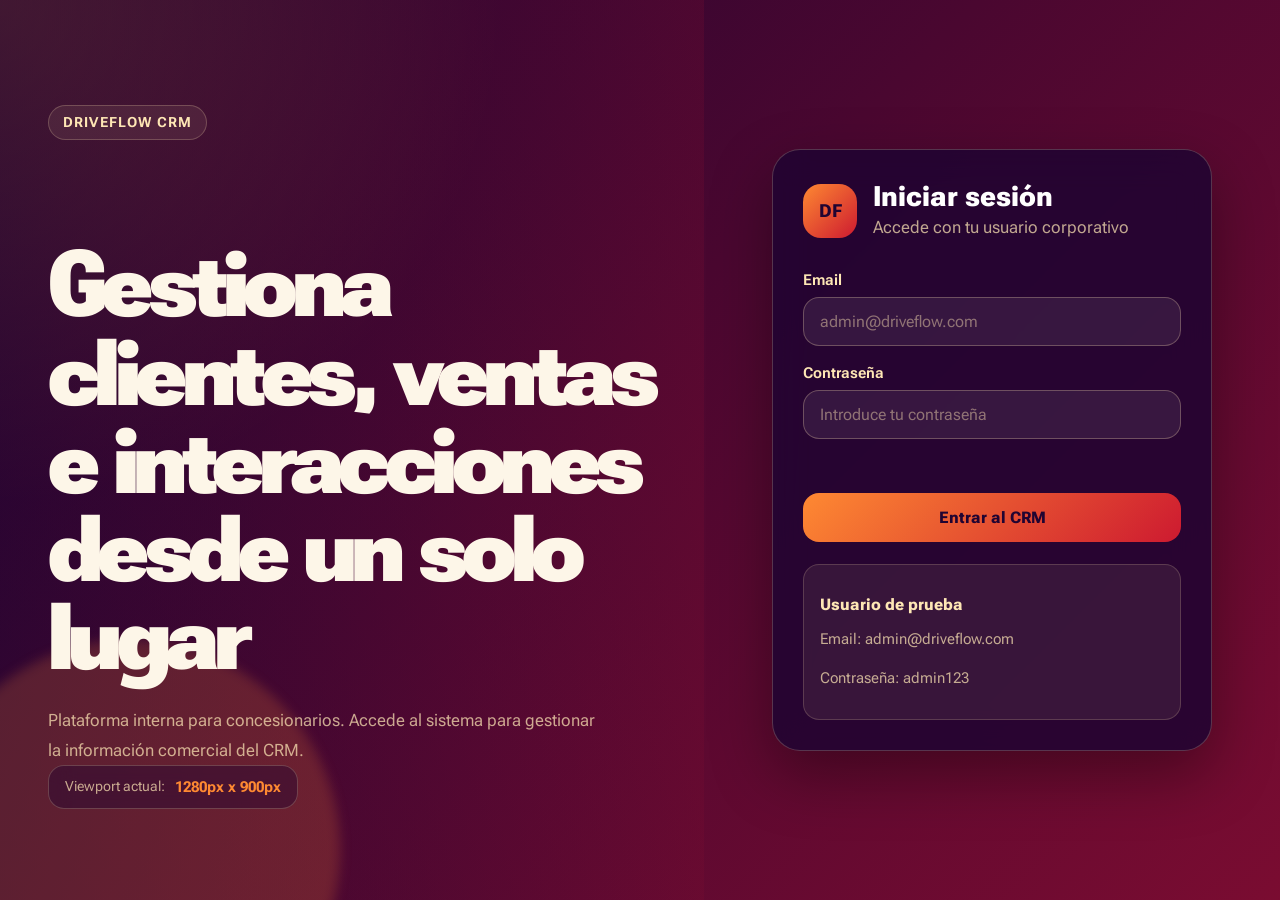
==== Lenguaje de Marcas/index.html @ a7989c10 "Add header" ====
<!DOCTYPE html>
<html lang="es">

<head>
    <meta charset="UTF-8">
    <meta name="viewport" content="width=device-width, initial-scale=1.0">
    <title>DriveFlow CRM | Login</title>

    <link rel="stylesheet" href="css/styles.css">
    <link rel="stylesheet" href="css/medias.css">
    
</head>

<body class="log-body">

    <main class="log-login">

        <section class="log-login__hero">
            <div class="log-login__hero-content">
                <p class="log-login__subtitle">DriveFlow CRM</p>

                <h1 class="title">
                    Gestiona clientes, ventas e interacciones desde un solo lugar
                </h1>

                <p class="text">
                    Plataforma interna para concesionarios. Accede al sistema para gestionar la información comercial
                    del CRM.
                </p>

                <div class="log-login__viewport-box">
                    <span class="log-login__viewport-label">Viewport actual:</span>
                    <span id="viewportInfo" class="log-login__viewport-value">Calculando...</span>
                </div>
            </div>
        </section>

        <section class="log-login__access">
            <form class="log-login__form" id="loginForm">

                <div class="log-login__brand">
                    <div class="logo">DF</div>

                    <div>
                        <h2 class="subtitle">Iniciar sesión</h2>
                        <p class="text">Accede con tu usuario corporativo</p>
                    </div>
                </div>

                <div class="log-login__group">
                    <label class="log-login__label" for="email">Email</label>
                    <input class="log-login__input" type="email" id="email" name="email"
                        placeholder="admin@driveflow.com" autocomplete="email">
                </div>

                <div class="log-login__group">
                    <label class="log-login__label" for="password">Contraseña</label>
                    <input class="log-login__input" type="password" id="password" name="password"
                        placeholder="Introduce tu contraseña" autocomplete="current-password">
                </div>

                <p class="log-login__error" id="loginError"></p>

                <button class="button" type="submit">
                    Entrar al CRM
                </button>

                <div class="log-login__demo">
                    <p class="log-login__demo-title">Usuario de prueba</p>
                    <p class="log-login__demo-text">Email: admin@driveflow.com</p>
                    <p class="log-login__demo-text">Contraseña: admin123</p>
                </div>

            </form>
        </section>

    </main>

    <script src="js/auth.js"></script>
    <script src="js/login.js"></script>
</body>

</html>
---- Lenguaje de Marcas/css/styles.css ----
@import url('https://fonts.googleapis.com/css2?family=Roboto+Flex:opsz,wght,XOPQ,XTRA,YOPQ,YTDE,YTFI,YTLC,YTUC@8..144,100..1000,96,468,79,-203,738,514,712&display=swap');

/* #region GLOBAL VARIABLES */

:root {
    --color-primary: #200432;
    --color-secondary: #4A0730;
    --color-tertiary: #7A0C31;
    --color-danger: #CD1A30;
    --color-accent: #FE8932;
    --color-light: #FEE7B5;

    --color-white: #ffffff;
    --color-text: #fdf6e8;
    --color-muted: rgba(254, 231, 181, 0.72);
    --color-card: rgba(32, 4, 50, 0.88);
    --color-border: rgba(254, 231, 181, 0.22);

    --font-main: "Roboto Flex", Arial, sans-serif;

    --radius-md: 16px;
    --radius-lg: 28px;

    --shadow-card: 0 24px 60px rgba(0, 0, 0, 0.35);
    --transition-base: 0.25s ease;
}

/* #endregion */

/* #region RESET */

* {
    box-sizing: border-box;
}

body{
    font-family: var(--font-main);
    color: var(--color-white);
    height: 100vh;
    margin: 0;
    padding: 0;
}

/* #endregion */

/* #region ELEMENTOS COMUNES */

.logo {
    width: 54px;
    height: 54px;
    display: grid;
    place-items: center;
    border-radius: 18px;
    background: linear-gradient(135deg, var(--color-accent), var(--color-danger));
    color: var(--color-primary);
    font-weight: 800;
    font-size: 1.1rem;
}

.title{
    margin-bottom: 24px;
    font-size: 5.8rem;
    line-height: 0.95;
    letter-spacing: -0.06em;
    font-weight: 800;
}

.text{
    max-width: 560px;
    color: var(--color-muted);
    font-size: 1.08rem;
    line-height: 1.7;
    margin: 0;
}

.subtitle{
    margin: 0;
    color: var(--color-white);
    font-size: 1.75rem;
    font-weight: 800;
}

.button{
    width: 100%;
    padding: 15px 18px;
    border: none;
    border-radius: var(--radius-md);
    background: linear-gradient(135deg, var(--color-accent), var(--color-danger));
    color: var(--color-primary);
    font-family: var(--font-main);
    font-size: 1rem;
    font-weight: 800;
    cursor: pointer;
    transition: transform var(--transition-base), box-shadow var(--transition-base), background var(--transition-base);
}

/* #region  HEADER */

.header{
    position: sticky;
    top: 0;
    left: 0;
    padding: 24px ;
    background-color: color-mix(var(--color-primary), transparent 50%);
    display: flex;
    align-items: center;
    justify-content: space-between;
}

.header__brand{
    display: flex;
    align-items: center;
    gap: 12px;
}

.header__nav {
    display: flex;
    flex-direction: row;
    gap: 8px;
}

.header__link {
    padding: 12px 14px;
    border-radius: 12px;
    color: var(--color-muted);
    font-weight: 700;
    transition: background-color 0.2s ease, color 0.2s ease;
    text-decoration: none;
    font-weight: 800;
}

.header__link:hover,
.header__link--active {
    border: none;
    border-radius: var(--radius-md);
    background: linear-gradient(135deg, var(--color-accent), var(--color-danger));
    color: var(--color-primary);
}


/* #endregion */

/* #endregion */

/* #region LOGIN */

.log-body {
    height: 100vh;
    overflow: hidden;
    font-family: var(--font-main);
    background:
        radial-gradient(circle at top left, rgba(254, 137, 50, 0.28), transparent 32%),
        linear-gradient(135deg, var(--color-primary), var(--color-secondary) 45%, var(--color-tertiary));
    color: var(--color-text);
}

.log-login {
    height: 100vh;
    display: grid;
    grid-template-columns: 1.1fr 0.9fr;
}

.log-login__hero {
    position: relative;
    display: flex;
    align-items: center;
    padding: 48px;
    overflow: hidden;
}

.log-login__hero::before {
    content: "";
    position: absolute;
    inset: 0;
    background:
        linear-gradient(90deg, rgba(32, 4, 50, 0.9), rgba(122, 12, 49, 0.5)),
        url("https://images.unsplash.com/photo-1500530855697-b586d89ba3ee?auto=format&fit=crop&w=1400&q=80");
    background-size: cover;
    background-position: center;
    opacity: 0.52;
}

.log-login__hero::after {
    content: "";
    position: absolute;
    width: 420px;
    height: 420px;
    border-radius: 50%;
    background: rgba(254, 137, 50, 0.2);
    bottom: -160px;
    left: -80px;
    filter: blur(6px);
}

.log-login__hero-content {
    position: relative;
    z-index: 1;
    max-width: 680px;
}

.log-login__subtitle {
    display: inline-flex;
    padding: 8px 14px;
    margin-bottom: 24px;
    border: 1px solid var(--color-border);
    border-radius: 999px;
    color: var(--color-light);
    background-color: rgba(254, 231, 181, 0.08);
    font-size: 0.9rem;
    font-weight: 700;
    letter-spacing: 0.08em;
    text-transform: uppercase;
}

.log-login__viewport-box {
    display: inline-flex;
    gap: 10px;
    align-items: center;
    padding: 12px 16px;
    border: 1px solid var(--color-border);
    border-radius: var(--radius-md);
    background-color: rgba(32, 4, 50, 0.42);
    backdrop-filter: blur(12px);
}

.log-login__viewport-label {
    color: var(--color-muted);
    font-size: 0.9rem;
}

.log-login__viewport-value {
    color: var(--color-accent);
    font-weight: 700;
    font-size: 0.95rem;
}

.log-login__access {
    display: flex;
    align-items: center;
    justify-content: center;
    padding: 24px;
}

.log-login__form {
    width: min(100%, 440px);
    padding: 30px;
    border: 1px solid var(--color-border);
    border-radius: var(--radius-lg);
    background: var(--color-card);
    box-shadow: var(--shadow-card);
    backdrop-filter: blur(18px);
}

.log-login__brand {
    display: flex;
    gap: 16px;
    align-items: center;
    margin-bottom: 28px;
}

.log-login__form-subtitle {
    color: var(--color-muted);
    font-size: 0.95rem;
}

.log-login__group {
    margin-bottom: 18px;
}

.log-login__label {
    display: block;
    margin-bottom: 8px;
    color: var(--color-light);
    font-size: 0.92rem;
    font-weight: 650;
}

.log-login__input {
    width: 100%;
    padding: 14px 16px;
    border: 1px solid rgba(254, 231, 181, 0.28);
    border-radius: var(--radius-md);
    background-color: rgba(255, 255, 255, 0.08);
    color: var(--color-white);
    font-family: var(--font-main);
    font-size: 1rem;
    outline: none;
    transition: border-color var(--transition-base), background-color var(--transition-base), transform var(--transition-base);
}

.log-login__input::placeholder {
    color: rgba(254, 231, 181, 0.45);
}

.log-login__input:focus {
    border-color: var(--color-accent);
    background-color: rgba(255, 255, 255, 0.12);
    transform: translateY(-1px);
}

.log-login__error {
    min-height: 22px;
    margin-bottom: 14px;
    color: #ffd2d2;
    font-size: 0.92rem;
    font-weight: 650;
}

.log-login__button:hover {
    transform: translateY(-2px);
    box-shadow: inset 0 0 0 2px rgba(254, 231, 181, 0.35);
    background: linear-gradient(135deg, var(--color-danger), var(--color-accent));
}

.log-login__button:active {
    transform: translateY(0);
    box-shadow: inset 0 0 0 2px rgba(254, 231, 181, 0.45);
}

.log-login__demo {
    margin-top: 22px;
    padding: 14px 16px;
    border-radius: var(--radius-md);
    background-color: rgba(254, 231, 181, 0.08);
    border: 1px solid rgba(254, 231, 181, 0.18);
}

.log-login__demo-title {
    margin-bottom: 8px;
    color: var(--color-light);
    font-weight: 800;
}

.log-login__demo-text {
    color: var(--color-muted);
    font-size: 0.92rem;
    line-height: 1.6;
}

/* #endregion */

/* #region  dashboard */

.dashboard{
    background: radial-gradient(circle at top left, rgba(254, 137, 50, 0.28), transparent 32%),
linear-gradient(135deg, var(--color-primary), var(--color-secondary) 45%, var(--color-tertiary));
    background-repeat: no-repeat;
}


/* #endregion */
---- Lenguaje de Marcas/css/medias.css ----
/* #region LOGIN */

@media (max-width: 900px) {
    .log-body {
        height: auto;
        min-height: 100vh;
        overflow: auto;
    }

    .log-login {
        min-height: 100vh;
        height: auto;
        grid-template-columns: 1fr;
    }

    .log-login__hero {
        min-height: 38vh;
        padding: 32px 24px;
    }

    .log-login__access {
        padding: 20px;
    }

    .log-login__form {
        padding: 26px;
    }
}

@media (max-width: 520px) {
    .log-login__hero {
        min-height: auto;
        padding: 32px 18px;
    }

    .log-login__title {
        margin-bottom: 18px;
    }

    .log-login__description {
        margin-bottom: 24px;
        font-size: 0.98rem;
    }

    .log-login__viewport-box {
        align-items: flex-start;
        flex-direction: column;
    }

    .log-login__access {
        padding: 18px;
    }

    .log-login__form {
        padding: 22px;
        border-radius: 22px;
    }

    .log-login__brand {
        align-items: flex-start;
        flex-direction: column;
    }
}

/* #endregion */
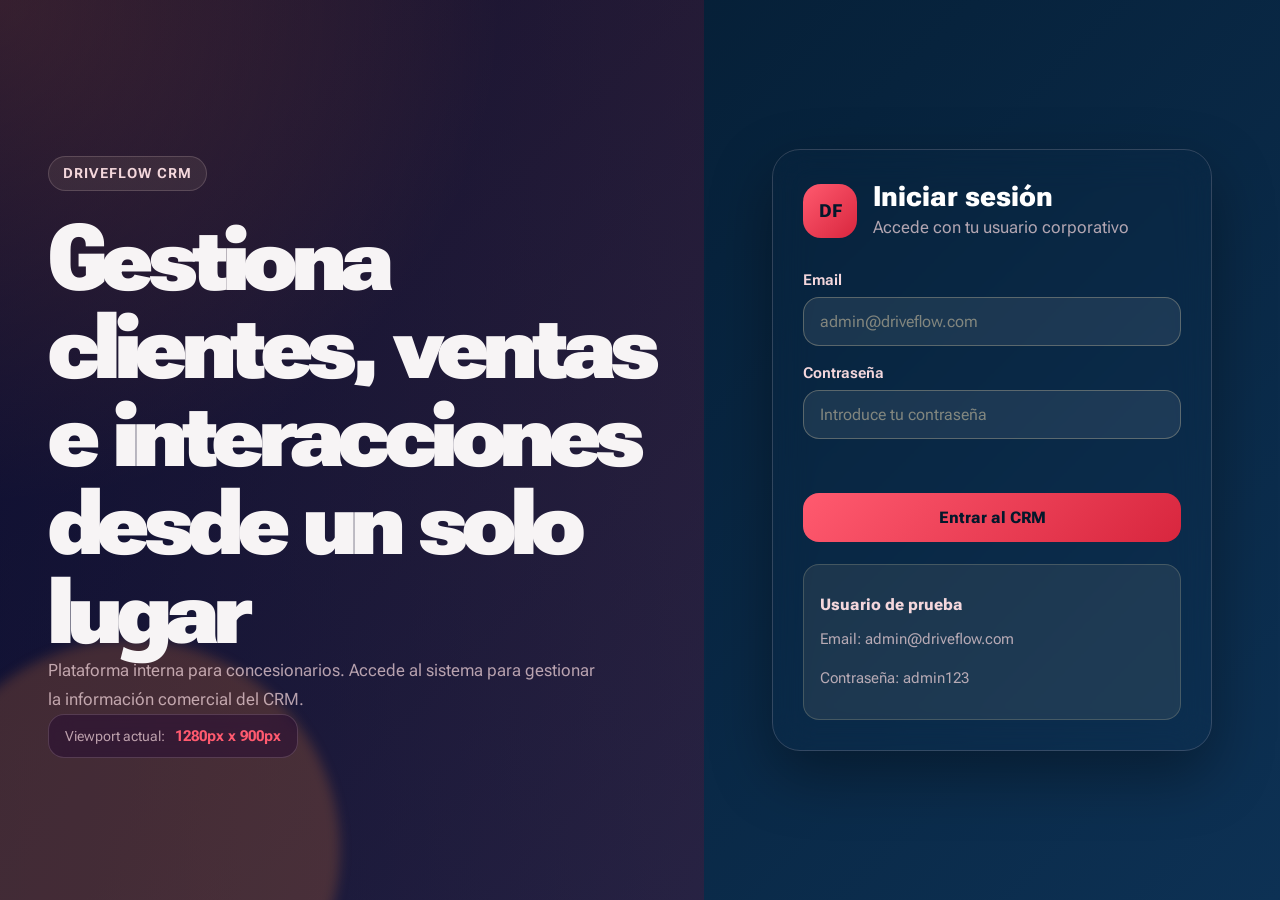
==== commit 38ba55d5: "Add dashboard conten Update colors" ====
--- a/Lenguaje de Marcas/index.html
+++ b/Lenguaje de Marcas/index.html
@@ -42,7 +42,7 @@
                     <div class="logo">DF</div>
 
                     <div>
-                        <h2 class="subtitle">Iniciar sesión</h2>
+                        <h2 class="heading">Iniciar sesión</h2>
                         <p class="text">Accede con tu usuario corporativo</p>
                     </div>
                 </div>
--- a/Lenguaje de Marcas/css/styles.css
+++ b/Lenguaje de Marcas/css/styles.css
@@ -4,18 +4,23 @@
 /* #region GLOBAL VARIABLES */
 
 :root {
-    --color-primary: #200432;
-    --color-secondary: #4A0730;
-    --color-tertiary: #7A0C31;
-    --color-danger: #CD1A30;
-    --color-accent: #FE8932;
-    --color-light: #FEE7B5;
+    --color-primary: #03182b;
+    --color-secondary: #07233d;
+    --color-tertiary: #0d3154;
+
+    --color-danger: #d8263e;
+    --color-accent: #ff5a6f;
+
+    --color-light: #f4d7dc;
 
     --color-white: #ffffff;
-    --color-text: #fdf6e8;
-    --color-muted: rgba(254, 231, 181, 0.72);
-    --color-card: rgba(32, 4, 50, 0.88);
-    --color-border: rgba(254, 231, 181, 0.22);
+    --color-text: #f7f4f5;
+
+    --color-muted: rgba(244, 215, 220, 0.72);
+
+    --color-card: rgba(3, 24, 43, 0.88);
+
+    --color-border: rgba(244, 215, 220, 0.18);
 
     --font-main: "Roboto Flex", Arial, sans-serif;
 
@@ -23,7 +28,11 @@
     --radius-lg: 28px;
 
     --shadow-card: 0 24px 60px rgba(0, 0, 0, 0.35);
+
     --transition-base: 0.25s ease;
+
+    --gradient-primary:
+        linear-gradient(135deg, var(--color-accent), var(--color-danger));
 }
 
 /* #endregion */
@@ -59,7 +68,7 @@
 }
 
 .title{
-    margin-bottom: 24px;
+    margin: 0;
     font-size: 5.8rem;
     line-height: 0.95;
     letter-spacing: -0.06em;
@@ -75,6 +84,13 @@
 }
 
 .subtitle{
+    margin: 0;
+    color: var(--color-white);
+    font-size: 3rem;
+    font-weight: 800;
+}
+
+.heading{
     margin: 0;
     color: var(--color-white);
     font-size: 1.75rem;
@@ -247,7 +263,7 @@
     padding: 30px;
     border: 1px solid var(--color-border);
     border-radius: var(--radius-lg);
-    background: var(--color-card);
+    background-color: color-mix(var(--color-primary), transparent 50%);
     box-shadow: var(--shadow-card);
     backdrop-filter: blur(18px);
 }
@@ -343,10 +359,68 @@
 /* #region  dashboard */
 
 .dashboard{
-    background: radial-gradient(circle at top left, rgba(254, 137, 50, 0.28), transparent 32%),
+    background: radial-gradient(circle at top left, var(--color-tertiary), transparent 32%),
 linear-gradient(135deg, var(--color-primary), var(--color-secondary) 45%, var(--color-tertiary));
     background-repeat: no-repeat;
 }
 
-
-/* #endregion */
+.dash-total{
+    display: flex;
+    align-items: center;
+    justify-content: center;
+    width: 100%;
+    height: 600px;
+    margin-top: 50px;
+}
+
+.dash-total__div{  
+    text-align: start !important;
+    padding: 30px;
+    border: 1px solid var(--color-border);
+    border-radius: var(--radius-lg);
+    background-color: color-mix(var(--color-primary), transparent 50%);
+    box-shadow: var(--shadow-card);
+    backdrop-filter: blur(18px);
+    text-align: center;
+    display: flex;
+    flex-direction: column;
+    align-items: start;
+    justify-content: space-between;
+    gap: 15px;
+    width: 100%;
+    height: 100%;
+}
+
+.dash-total__innerDiv{
+    display: flex;
+    align-items: center;
+    gap: 12px;
+    flex-direction: row;
+    border: 1px solid var(--color-border);
+    background-color: color-mix(rgba(0, 0, 0, 0.295), transparent 30%);
+    border-radius: var(--radius-lg);
+    padding: 30px;
+    justify-content: space-between;
+    width: 100%;
+}
+
+.subtitle--dash{
+    font-size: 3rem;
+}
+
+.dash-total__left{
+    display: flex;
+    flex-direction: column;
+    gap: 15px;
+    margin-right: 15px;
+    height: 100%;
+}
+
+.dash-total__right{
+    display: flex;
+    width: 80%;
+    height: 100%;
+}
+
+
+/* #endregion */
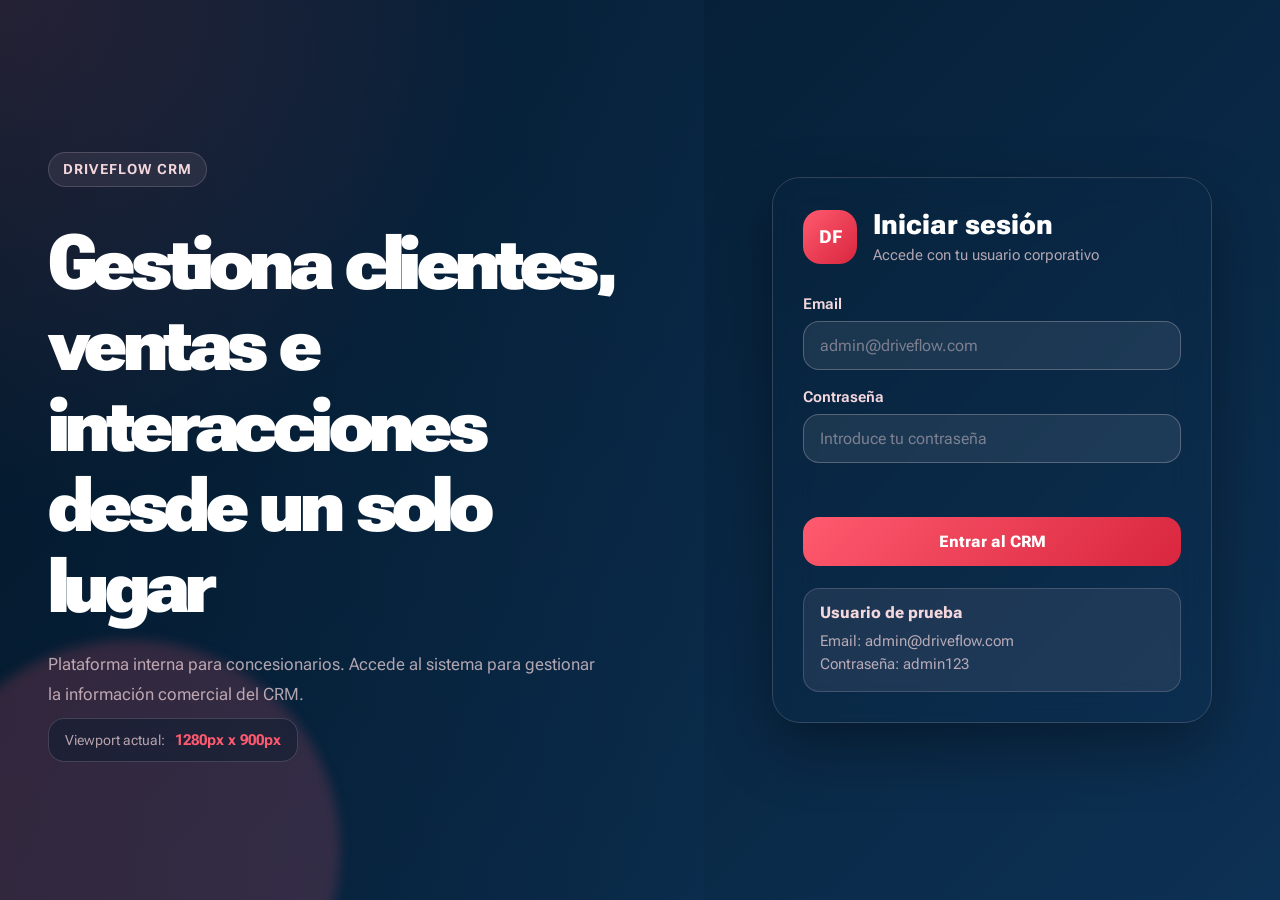
==== commit 1071384c: "Add collapsible client form and responsive client cards" ====
--- a/Lenguaje de Marcas/index.html
+++ b/Lenguaje de Marcas/index.html
@@ -8,7 +8,7 @@
 
     <link rel="stylesheet" href="css/styles.css">
     <link rel="stylesheet" href="css/medias.css">
-    
+
 </head>
 
 <body class="log-body">
@@ -19,11 +19,11 @@
             <div class="log-login__hero-content">
                 <p class="log-login__subtitle">DriveFlow CRM</p>
 
-                <h1 class="title">
+                <h1 class="log-login__title">
                     Gestiona clientes, ventas e interacciones desde un solo lugar
                 </h1>
 
-                <p class="text">
+                <p class="log-login__text">
                     Plataforma interna para concesionarios. Accede al sistema para gestionar la información comercial
                     del CRM.
                 </p>
@@ -39,11 +39,11 @@
             <form class="log-login__form" id="loginForm">
 
                 <div class="log-login__brand">
-                    <div class="logo">DF</div>
+                    <div class="log-login__logo">DF</div>
 
                     <div>
-                        <h2 class="heading">Iniciar sesión</h2>
-                        <p class="text">Accede con tu usuario corporativo</p>
+                        <h2 class="log-login__form-title">Iniciar sesión</h2>
+                        <p class="log-login__form-subtitle">Accede con tu usuario corporativo</p>
                     </div>
                 </div>
 
@@ -61,7 +61,7 @@
 
                 <p class="log-login__error" id="loginError"></p>
 
-                <button class="button" type="submit">
+                <button class="log-login__button" type="submit">
                     Entrar al CRM
                 </button>
 
--- a/Lenguaje de Marcas/css/styles.css
+++ b/Lenguaje de Marcas/css/styles.css
@@ -1,4 +1,3 @@
-
 @import url('https://fonts.googleapis.com/css2?family=Roboto+Flex:opsz,wght,XOPQ,XTRA,YOPQ,YTDE,YTFI,YTLC,YTUC@8..144,100..1000,96,468,79,-203,738,514,712&display=swap');
 
 /* #region GLOBAL VARIABLES */
@@ -33,6 +32,10 @@
 
     --gradient-primary:
         linear-gradient(135deg, var(--color-accent), var(--color-danger));
+
+    --sidebar-collapsed: 80px;
+    --sidebar-expanded: 260px;
+    --transition: 0.28s cubic-bezier(0.4, 0, 0.2, 1);
 }
 
 /* #endregion */
@@ -43,10 +46,10 @@
     box-sizing: border-box;
 }
 
-body{
+body {
     font-family: var(--font-main);
     color: var(--color-white);
-    height: 100vh;
+    min-height: 100vh;
     margin: 0;
     padding: 0;
 }
@@ -56,18 +59,20 @@
 /* #region ELEMENTOS COMUNES */
 
 .logo {
-    width: 54px;
-    height: 54px;
+    width: 44px;
+    height: 44px;
+    min-width: 44px;
+    border-radius: 14px;
+    background: var(--gradient-primary);
     display: grid;
     place-items: center;
-    border-radius: 18px;
-    background: linear-gradient(135deg, var(--color-accent), var(--color-danger));
+    font-weight: 900;
+    font-size: 1rem;
     color: var(--color-primary);
-    font-weight: 800;
-    font-size: 1.1rem;
-}
-
-.title{
+    letter-spacing: -0.04em;
+}
+
+.title {
     margin: 0;
     font-size: 5.8rem;
     line-height: 0.95;
@@ -75,7 +80,7 @@
     font-weight: 800;
 }
 
-.text{
+.text {
     max-width: 560px;
     color: var(--color-muted);
     font-size: 1.08rem;
@@ -83,21 +88,21 @@
     margin: 0;
 }
 
-.subtitle{
+.subtitle {
     margin: 0;
     color: var(--color-white);
     font-size: 3rem;
     font-weight: 800;
 }
 
-.heading{
+.heading {
     margin: 0;
     color: var(--color-white);
     font-size: 1.75rem;
     font-weight: 800;
 }
 
-.button{
+.button {
     width: 100%;
     padding: 15px 18px;
     border: none;
@@ -111,48 +116,304 @@
     transition: transform var(--transition-base), box-shadow var(--transition-base), background var(--transition-base);
 }
 
-/* #region  HEADER */
-
-.header{
+/* #region  SIDEBAR */
+
+.sidebar {
     position: sticky;
     top: 0;
     left: 0;
-    padding: 24px ;
-    background-color: color-mix(var(--color-primary), transparent 50%);
-    display: flex;
-    align-items: center;
-    justify-content: space-between;
-}
-
-.header__brand{
+    width: var(--sidebar-collapsed);
+    height: 100dvh;
+    flex-shrink: 0;
+    display: flex;
+    flex-direction: column;
+    padding: 20px 14px;
+    gap: 6px;
+    background: rgba(3, 24, 43, 0.92);
+    backdrop-filter: blur(20px);
+    border-right: 1px solid var(--color-border);
+    overflow: hidden;
+    transition: width var(--transition);
+    z-index: 100;
+}
+
+.sidebar:hover,
+.sidebar.expanded {
+    width: var(--sidebar-expanded);
+}
+
+.sidebar__brand {
+    display: flex;
+    align-items: center;
+    gap: 14px;
+    padding: 8px 4px 20px;
+    border-bottom: 1px solid var(--color-border);
+    margin-bottom: 8px;
+    overflow: hidden;
+    flex-shrink: 0;
+}
+
+.sidebar__brand-text {
+    display: flex;
+    flex-direction: column;
+    white-space: nowrap;
+    opacity: 0;
+    transform: translateX(-6px);
+    transition: opacity var(--transition), transform var(--transition);
+}
+
+.sidebar__brand-name {
+    font-size: 1rem;
+    font-weight: 800;
+    color: var(--color-white);
+    letter-spacing: -0.03em;
+}
+
+.sidebar__brand-sub {
+    font-size: 0.72rem;
+    font-weight: 500;
+    color: var(--color-muted);
+    text-transform: uppercase;
+    letter-spacing: 0.1em;
+}
+
+.sidebar:hover .sidebar__brand-text,
+.sidebar.expanded .sidebar__brand-text {
+    opacity: 1;
+    transform: translateX(0);
+}
+
+.sidebar__label {
+    font-size: 0.65rem;
+    font-weight: 700;
+    text-transform: uppercase;
+    letter-spacing: 0.12em;
+    color: rgba(244, 215, 220, 0.35);
+    padding: 10px 8px 4px;
+    white-space: nowrap;
+    opacity: 0;
+    transition: opacity var(--transition);
+}
+
+.sidebar:hover .sidebar__label,
+.sidebar.expanded .sidebar__label {
+    opacity: 1;
+}
+
+.sidebar__nav {
+    display: flex;
+    flex-direction: column;
+    gap: 2px;
+    flex: 1;
+    overflow: hidden;
+}
+
+.sidebar__link {
+    position: relative;
+    display: flex;
+    align-items: center;
+    gap: 14px;
+    padding: 11px 10px;
+    border-radius: 14px;
+    color: var(--color-muted);
+    text-decoration: none;
+    overflow: hidden;
+    transition:
+        background-color 0.2s ease,
+        color 0.2s ease,
+        transform 0.18s ease;
+    cursor: pointer;
+    border: none;
+    background: transparent;
+    width: 100%;
+}
+
+.sidebar__link::before {
+    content: '';
+    position: absolute;
+    inset: 0;
+    border-radius: 14px;
+    background: var(--gradient-primary);
+    opacity: 0;
+    transition: opacity 0.22s ease;
+}
+
+.sidebar__link:hover::before {
+    opacity: 0.15;
+}
+
+.sidebar__link:hover {
+    color: var(--color-light);
+    transform: translateX(3px);
+}
+
+.sidebar__link--active::before {
+    opacity: 1 !important;
+}
+
+.sidebar__link--active {
+    color: var(--color-primary) !important;
+    transform: none;
+}
+
+.sidebar__link--active .sidebar__icon,
+.sidebar__link--active .sidebar__text {
+    position: relative;
+    z-index: 1;
+}
+
+.sidebar__link--active .sidebar__badge {
+    background: rgba(3, 24, 43, 0.25);
+    color: var(--color-primary);
+}
+
+
+.sidebar__link .ripple {
+    position: absolute;
+    border-radius: 50%;
+    background: rgba(255, 255, 255, 0.25);
+    transform: scale(0);
+    animation: ripple 0.5s ease-out;
+    pointer-events: none;
+}
+
+@keyframes ripple {
+    to {
+        transform: scale(4);
+        opacity: 0;
+    }
+}
+
+.sidebar__icon {
+    font-size: 1.35rem;
+    min-width: 24px;
+    display: grid;
+    place-items: center;
+    position: relative;
+    z-index: 1;
+    transition: transform 0.2s ease;
+}
+
+.sidebar__link:hover .sidebar__icon {
+    transform: scale(1.1);
+}
+
+.sidebar__link--active .sidebar__icon {
+    transform: none;
+}
+
+.sidebar__text {
+    font-size: 0.9rem;
+    font-weight: 650;
+    white-space: nowrap;
+    opacity: 0;
+    transform: translateX(-8px);
+    transition:
+        opacity var(--transition),
+        transform var(--transition);
+    position: relative;
+    z-index: 1;
+    flex: 1;
+}
+
+.sidebar:hover .sidebar__text,
+.sidebar.expanded .sidebar__text {
+    opacity: 1;
+    transform: translateX(0);
+}
+
+.sidebar__badge {
+    font-size: 0.68rem;
+    font-weight: 800;
+    background: var(--gradient-primary);
+    color: var(--color-primary);
+    min-width: 20px;
+    height: 20px;
+    border-radius: 999px;
+    display: flex;
+    align-items: center;
+    justify-content: center;
+    padding: 0 5px;
+    position: relative;
+    z-index: 1;
+    opacity: 0;
+    transform: scale(0.7);
+    transition:
+        opacity var(--transition),
+        transform var(--transition);
+}
+
+.sidebar:hover .sidebar__badge,
+.sidebar.expanded .sidebar__badge {
+    opacity: 1;
+    transform: scale(1);
+}
+
+.sidebar__divider {
+    height: 1px;
+    background: var(--color-border);
+    margin: 8px 4px;
+    flex-shrink: 0;
+}
+
+.sidebar__footer {
+    border-top: 1px solid var(--color-border);
+    padding-top: 14px;
+    flex-shrink: 0;
+    overflow: hidden;
+}
+
+.sidebar__profile {
     display: flex;
     align-items: center;
     gap: 12px;
-}
-
-.header__nav {
-    display: flex;
-    flex-direction: row;
-    gap: 8px;
-}
-
-.header__link {
-    padding: 12px 14px;
-    border-radius: 12px;
-    color: var(--color-muted);
+    padding: 8px 6px;
+    border-radius: 14px;
+    cursor: pointer;
+    transition: background 0.2s;
+}
+
+.sidebar__profile:hover {
+    background: rgba(244, 215, 220, 0.06);
+}
+
+.sidebar__avatar {
+    width: 36px;
+    height: 36px;
+    min-width: 36px;
+    border-radius: 50%;
+    background: var(--gradient-primary);
+    display: grid;
+    place-items: center;
+    font-size: 0.8rem;
+    font-weight: 800;
+    color: var(--color-primary);
+}
+
+.sidebar__profile-info {
+    white-space: nowrap;
+    opacity: 0;
+    transform: translateX(-6px);
+    transition: opacity var(--transition), transform var(--transition);
+}
+
+.sidebar:hover .sidebar__profile-info,
+.sidebar.expanded .sidebar__profile-info {
+    opacity: 1;
+    transform: translateX(0);
+}
+
+.sidebar__profile-name {
+    font-size: 0.85rem;
     font-weight: 700;
-    transition: background-color 0.2s ease, color 0.2s ease;
-    text-decoration: none;
-    font-weight: 800;
-}
-
-.header__link:hover,
-.header__link--active {
-    border: none;
-    border-radius: var(--radius-md);
-    background: linear-gradient(135deg, var(--color-accent), var(--color-danger));
-    color: var(--color-primary);
-}
+    color: var(--color-white);
+}
+
+.sidebar__profile-role {
+    font-size: 0.72rem;
+    color: var(--color-muted);
+}
+
 
 
 /* #endregion */
@@ -166,7 +427,7 @@
     overflow: hidden;
     font-family: var(--font-main);
     background:
-        radial-gradient(circle at top left, rgba(254, 137, 50, 0.28), transparent 32%),
+        radial-gradient(circle at top left, rgba(255, 90, 111, 0.25), transparent 32%),
         linear-gradient(135deg, var(--color-primary), var(--color-secondary) 45%, var(--color-tertiary));
     color: var(--color-text);
 }
@@ -190,7 +451,7 @@
     position: absolute;
     inset: 0;
     background:
-        linear-gradient(90deg, rgba(32, 4, 50, 0.9), rgba(122, 12, 49, 0.5)),
+        linear-gradient(90deg, rgba(3, 24, 43, 0.9), rgba(13, 49, 84, 0.5)),
         url("https://images.unsplash.com/photo-1500530855697-b586d89ba3ee?auto=format&fit=crop&w=1400&q=80");
     background-size: cover;
     background-position: center;
@@ -203,7 +464,7 @@
     width: 420px;
     height: 420px;
     border-radius: 50%;
-    background: rgba(254, 137, 50, 0.2);
+    background: rgba(255, 90, 111, 0.18);
     bottom: -160px;
     left: -80px;
     filter: blur(6px);
@@ -218,25 +479,43 @@
 .log-login__subtitle {
     display: inline-flex;
     padding: 8px 14px;
-    margin-bottom: 24px;
+    margin-bottom: 36px;
     border: 1px solid var(--color-border);
     border-radius: 999px;
     color: var(--color-light);
-    background-color: rgba(254, 231, 181, 0.08);
+    background-color: rgba(244, 215, 220, 0.08);
     font-size: 0.9rem;
     font-weight: 700;
     letter-spacing: 0.08em;
     text-transform: uppercase;
 }
 
+.log-login__title {
+    margin: 0 0 24px;
+    color: var(--color-white);
+    font-size: clamp(2.4rem, 6vw, 5.8rem);
+    line-height: 1.05;
+    letter-spacing: -0.06em;
+    font-weight: 800;
+}
+
+.log-login__text {
+    max-width: 560px;
+    margin: 0 0 5px;
+    color: var(--color-muted);
+    font-size: 1.08rem;
+    line-height: 1.7;
+}
+
 .log-login__viewport-box {
     display: inline-flex;
     gap: 10px;
     align-items: center;
+    margin-top: 4px;
     padding: 12px 16px;
     border: 1px solid var(--color-border);
     border-radius: var(--radius-md);
-    background-color: rgba(32, 4, 50, 0.42);
+    background-color: rgba(3, 24, 43, 0.42);
     backdrop-filter: blur(12px);
 }
 
@@ -275,9 +554,30 @@
     margin-bottom: 28px;
 }
 
+.log-login__logo {
+    width: 54px;
+    height: 54px;
+    display: grid;
+    place-items: center;
+    border-radius: 18px;
+    background: var(--gradient-primary);
+    color: var(--color-white);
+    font-weight: 800;
+    font-size: 1.1rem;
+}
+
+.log-login__form-title {
+    margin: 0 0 4px;
+    color: var(--color-white);
+    font-size: 1.75rem;
+    font-weight: 800;
+}
+
 .log-login__form-subtitle {
+    margin: 0;
     color: var(--color-muted);
     font-size: 0.95rem;
+    line-height: 1.4;
 }
 
 .log-login__group {
@@ -295,7 +595,7 @@
 .log-login__input {
     width: 100%;
     padding: 14px 16px;
-    border: 1px solid rgba(254, 231, 181, 0.28);
+    border: 1px solid rgba(244, 215, 220, 0.28);
     border-radius: var(--radius-md);
     background-color: rgba(255, 255, 255, 0.08);
     color: var(--color-white);
@@ -306,7 +606,7 @@
 }
 
 .log-login__input::placeholder {
-    color: rgba(254, 231, 181, 0.45);
+    color: rgba(244, 215, 220, 0.45);
 }
 
 .log-login__input:focus {
@@ -317,38 +617,53 @@
 
 .log-login__error {
     min-height: 22px;
-    margin-bottom: 14px;
+    margin: 0 0 14px;
     color: #ffd2d2;
     font-size: 0.92rem;
     font-weight: 650;
 }
 
+.log-login__button {
+    width: 100%;
+    padding: 15px 18px;
+    border: none;
+    border-radius: var(--radius-md);
+    background: var(--gradient-primary);
+    color: var(--color-white);
+    font-family: var(--font-main);
+    font-size: 1rem;
+    font-weight: 800;
+    cursor: pointer;
+    transition: transform var(--transition-base), box-shadow var(--transition-base), background var(--transition-base);
+}
+
 .log-login__button:hover {
     transform: translateY(-2px);
-    box-shadow: inset 0 0 0 2px rgba(254, 231, 181, 0.35);
+    box-shadow: inset 0 0 0 2px rgba(244, 215, 220, 0.35);
     background: linear-gradient(135deg, var(--color-danger), var(--color-accent));
 }
 
 .log-login__button:active {
     transform: translateY(0);
-    box-shadow: inset 0 0 0 2px rgba(254, 231, 181, 0.45);
+    box-shadow: inset 0 0 0 2px rgba(244, 215, 220, 0.45);
 }
 
 .log-login__demo {
     margin-top: 22px;
     padding: 14px 16px;
     border-radius: var(--radius-md);
-    background-color: rgba(254, 231, 181, 0.08);
-    border: 1px solid rgba(254, 231, 181, 0.18);
+    background-color: rgba(244, 215, 220, 0.08);
+    border: 1px solid rgba(244, 215, 220, 0.18);
 }
 
 .log-login__demo-title {
-    margin-bottom: 8px;
+    margin: 0 0 8px;
     color: var(--color-light);
     font-weight: 800;
 }
 
 .log-login__demo-text {
+    margin: 0;
     color: var(--color-muted);
     font-size: 0.92rem;
     line-height: 1.6;
@@ -358,13 +673,15 @@
 
 /* #region  dashboard */
 
-.dashboard{
+.dashboard {
     background: radial-gradient(circle at top left, var(--color-tertiary), transparent 32%),
-linear-gradient(135deg, var(--color-primary), var(--color-secondary) 45%, var(--color-tertiary));
+        linear-gradient(135deg, var(--color-primary), var(--color-secondary) 45%, var(--color-tertiary));
     background-repeat: no-repeat;
-}
-
-.dash-total{
+    display: flex;
+    flex-direction: row;
+}
+
+.dash-total {
     display: flex;
     align-items: center;
     justify-content: center;
@@ -373,7 +690,7 @@
     margin-top: 50px;
 }
 
-.dash-total__div{  
+.dash-total__div {
     text-align: start !important;
     padding: 30px;
     border: 1px solid var(--color-border);
@@ -391,7 +708,7 @@
     height: 100%;
 }
 
-.dash-total__innerDiv{
+.dash-total__innerDiv {
     display: flex;
     align-items: center;
     gap: 12px;
@@ -404,11 +721,11 @@
     width: 100%;
 }
 
-.subtitle--dash{
+.subtitle--dash {
     font-size: 3rem;
 }
 
-.dash-total__left{
+.dash-total__left {
     display: flex;
     flex-direction: column;
     gap: 15px;
@@ -416,7 +733,7 @@
     height: 100%;
 }
 
-.dash-total__right{
+.dash-total__right {
     display: flex;
     width: 80%;
     height: 100%;
@@ -424,3 +741,355 @@
 
 
 /* #endregion */
+
+/* #region CLIENTES */
+
+.cli-body {
+    min-height: 100vh;
+    display: flex;
+    flex-direction: column;
+    font-family: var(--font-main);
+    background:
+        radial-gradient(circle at top left, rgba(255, 90, 111, 0.18), transparent 30%),
+        linear-gradient(135deg, var(--color-primary), var(--color-secondary) 48%, var(--color-tertiary));
+    color: var(--color-text);
+}
+
+.cli-layout {
+    display: flex;
+    flex: 1;
+    min-width: 0;
+}
+
+.cli-page {
+    flex: 1;
+    min-width: 0;
+}
+
+.cli-clientes {
+    display: grid;
+    grid-template-columns: 1fr;
+    gap: 24px;
+    padding: 28px 36px;
+    min-width: 0;
+}
+
+.app-footer {
+    width: 100%;
+    padding: 22px 36px;
+    border-top: 1px solid var(--color-border);
+    background-color: rgba(3, 24, 43, 0.82);
+    backdrop-filter: blur(16px);
+}
+
+.cli-clientes__panel,
+.cli-clientes__list-section {
+    border: 1px solid var(--color-border);
+    border-radius: var(--radius-lg);
+    background-color: rgba(3, 24, 43, 0.76);
+    box-shadow: var(--shadow-card);
+    backdrop-filter: blur(16px);
+}
+
+.cli-clientes__panel-header {
+    margin-bottom: 24px;
+}
+
+.cli-clientes__panel-title,
+.cli-clientes__list-title {
+    margin-bottom: 6px;
+    color: var(--color-white);
+    font-size: 1.35rem;
+    font-weight: 850;
+}
+
+.cli-clientes__panel-text,
+.cli-clientes__list-text {
+    color: var(--color-muted);
+    font-size: 0.95rem;
+    line-height: 1.5;
+}
+
+.cli-clientes__group {
+    margin-bottom: 18px;
+}
+
+.cli-clientes__label {
+    display: block;
+    margin-bottom: 8px;
+    color: var(--color-light);
+    font-size: 0.9rem;
+    font-weight: 700;
+}
+
+.cli-clientes__input,
+.cli-clientes__search {
+    width: 100%;
+    padding: 13px 15px;
+    border: 1px solid rgba(244, 215, 220, 0.24);
+    border-radius: var(--radius-md);
+    background-color: rgba(255, 255, 255, 0.08);
+    color: var(--color-white);
+    font-family: var(--font-main);
+    font-size: 0.96rem;
+    outline: none;
+}
+
+.cli-clientes__input::placeholder,
+.cli-clientes__search::placeholder {
+    color: rgba(244, 215, 220, 0.44);
+}
+
+.cli-clientes__input:focus,
+.cli-clientes__search:focus {
+    border-color: var(--color-accent);
+    background-color: rgba(255, 255, 255, 0.12);
+}
+
+.cli-clientes__message {
+    min-height: 22px;
+    margin-bottom: 16px;
+    font-size: 0.9rem;
+    font-weight: 700;
+}
+
+.cli-clientes__message--success {
+    color: #b7ffcf;
+}
+
+.cli-clientes__message--error {
+    color: #ffd2d2;
+}
+
+.cli-clientes__message--info {
+    color: var(--color-light);
+}
+
+.cli-clientes__actions {
+    display: flex;
+    gap: 12px;
+}
+
+.cli-clientes__button {
+    flex: 1;
+    padding: 13px 16px;
+    border-radius: var(--radius-md);
+    font-family: var(--font-main);
+    font-weight: 800;
+    cursor: pointer;
+    transition: transform var(--transition-base), background-color var(--transition-base);
+}
+
+.cli-clientes__button--primary {
+    border: none;
+    background: var(--gradient-primary);
+    color: var(--color-white);
+}
+
+.cli-clientes__button--secondary {
+    border: 1px solid var(--color-border);
+    background-color: transparent;
+    color: var(--color-light);
+}
+
+.cli-clientes__button:hover {
+    transform: translateY(-2px);
+}
+
+.cli-clientes__list-section {
+    min-width: 0;
+    overflow: hidden;
+}
+
+.cli-clientes__toolbar {
+    display: flex;
+    align-items: center;
+    justify-content: space-between;
+    gap: 18px;
+    padding: 24px;
+    border-bottom: 1px solid var(--color-border);
+}
+
+.cli-clientes__search-box {
+    width: min(100%, 320px);
+}
+
+.cli-clientes__table-wrapper {
+    width: 100%;
+    overflow-x: auto;
+}
+
+.cli-clientes__table {
+    width: 100%;
+    border-collapse: collapse;
+    min-width: 820px;
+}
+
+.cli-clientes__thead {
+    background-color: rgba(244, 215, 220, 0.08);
+}
+
+.cli-clientes__table th,
+.cli-clientes__table td {
+    padding: 16px;
+    border-bottom: 1px solid rgba(244, 215, 220, 0.12);
+    text-align: left;
+    font-size: 0.94rem;
+}
+
+.cli-clientes__table th {
+    color: var(--color-light);
+    font-weight: 850;
+}
+
+.cli-clientes__table td {
+    color: var(--color-text);
+}
+
+.cli-clientes__row:hover {
+    background-color: rgba(244, 215, 220, 0.05);
+}
+
+.cli-clientes__table-actions {
+    display: flex;
+    gap: 8px;
+}
+
+.cli-clientes__icon-button {
+    padding: 8px 10px;
+    border-radius: 999px;
+    border: 1px solid var(--color-border);
+    font-family: var(--font-main);
+    font-size: 0.82rem;
+    font-weight: 800;
+    cursor: pointer;
+}
+
+.cli-clientes__icon-button--edit {
+    background-color: rgba(255, 90, 111, 0.16);
+    color: var(--color-light);
+}
+
+.cli-clientes__icon-button--delete {
+    background-color: rgba(216, 38, 62, 0.18);
+    color: #ffd2d2;
+}
+
+.cli-clientes__empty {
+    text-align: center;
+    color: var(--color-muted);
+}
+
+.cli-clientes__toolbar-actions {
+    display: flex;
+    align-items: center;
+    gap: 14px;
+}
+
+.cli-clientes__toolbar-actions .cli-clientes__button {
+    flex: none;
+    width: auto;
+    white-space: nowrap;
+}
+
+.cli-clientes__panel {
+    max-width: 760px;
+    width: 100%;
+    padding: 26px;
+    margin: 0 auto;
+    overflow: hidden;
+    transition:
+        opacity var(--transition-base),
+        transform var(--transition-base),
+        max-height var(--transition-base),
+        padding var(--transition-base),
+        border-width var(--transition-base);
+}
+
+.cli-clientes__panel--hidden {
+    max-height: 0;
+    opacity: 0;
+    transform: translateY(-12px);
+    padding-top: 0;
+    padding-bottom: 0;
+    border-width: 0;
+    pointer-events: none;
+}
+
+.cli-clientes__panel:not(.cli-clientes__panel--hidden) {
+    max-height: 700px;
+    opacity: 1;
+    transform: translateY(0);
+}
+
+/* #endregion */
+
+/* #endregion */
+
+/* #region GLOBAL FOOTER */
+
+.app-footer__content {
+    display: flex;
+    align-items: center;
+    justify-content: space-between;
+    gap: 24px;
+    max-width: 1400px;
+    margin: 0 auto;
+}
+
+.app-footer__brand {
+    display: flex;
+    align-items: center;
+    gap: 12px;
+}
+
+.app-footer__logo {
+    width: 42px;
+    height: 42px;
+    display: grid;
+    place-items: center;
+    border-radius: 14px;
+    background: var(--gradient-primary);
+    color: var(--color-white);
+    font-size: 0.9rem;
+    font-weight: 850;
+}
+
+.app-footer__title {
+    color: var(--color-white);
+    font-size: 0.95rem;
+    font-weight: 800;
+}
+
+.app-footer__text {
+    color: var(--color-muted);
+    font-size: 0.82rem;
+}
+
+.app-footer__nav {
+    display: flex;
+    align-items: center;
+    gap: 14px;
+    flex-wrap: wrap;
+}
+
+.app-footer__link {
+    color: var(--color-light);
+    font-size: 0.88rem;
+    font-weight: 700;
+    text-decoration: none;
+    transition: color var(--transition-base), transform var(--transition-base);
+}
+
+.app-footer__link:hover {
+    color: var(--color-accent);
+    transform: translateY(-1px);
+}
+
+.app-footer__copy {
+    color: var(--color-muted);
+    font-size: 0.82rem;
+    text-align: right;
+}
+
+/* #endregion */
--- a/Lenguaje de Marcas/css/medias.css
+++ b/Lenguaje de Marcas/css/medias.css
@@ -62,4 +62,299 @@
     }
 }
 
+/* #endregion */
+
+/* #region CLIENTES RESPONSIVE */
+
+@media (max-width: 1250px) {
+    .cli-clientes {
+        padding: 24px;
+    }
+
+    .cli-clientes__table {
+        min-width: 760px;
+    }
+}
+
+@media (max-width: 900px) {
+    .cli-layout {
+        flex-direction: column;
+    }
+
+    .sidebar {
+        position: relative;
+        width: 100%;
+        height: auto;
+        padding: 14px 18px;
+        border-right: none;
+        border-bottom: 1px solid var(--color-border);
+    }
+
+    .sidebar:hover,
+    .sidebar.expanded {
+        width: 100%;
+    }
+
+    .sidebar__brand {
+        padding: 8px 4px 14px;
+    }
+
+    .sidebar__brand-text,
+    .sidebar__label,
+    .sidebar__text,
+    .sidebar__badge,
+    .sidebar__profile-info {
+        opacity: 1;
+        transform: translateX(0);
+    }
+
+    .sidebar__nav {
+        flex-direction: row;
+        flex-wrap: wrap;
+        gap: 8px;
+        overflow: visible;
+    }
+
+    .sidebar__label,
+    .sidebar__divider {
+        display: none;
+    }
+
+    .sidebar__link {
+        width: auto;
+        min-width: 52px;
+        padding: 10px 12px;
+    }
+
+    .sidebar__text {
+        flex: none;
+    }
+
+    .sidebar__footer {
+        display: none;
+    }
+
+    .cli-page {
+        width: 100%;
+    }
+
+    .cli-clientes {
+        padding: 22px;
+    }
+
+    .cli-clientes__toolbar {
+        align-items: flex-start;
+        flex-direction: column;
+    }
+
+    .cli-clientes__toolbar-actions {
+        width: 100%;
+        align-items: stretch;
+        flex-direction: column;
+    }
+
+    .cli-clientes__search-box {
+        width: 100%;
+    }
+
+    .cli-clientes__toolbar-actions .cli-clientes__button {
+        width: 100%;
+    }
+
+    .cli-clientes__panel {
+        max-width: 100%;
+    }
+
+    .app-footer {
+        padding: 22px;
+    }
+
+    .app-footer__content {
+        align-items: flex-start;
+        flex-direction: column;
+    }
+
+    .app-footer__copy {
+        text-align: left;
+    }
+}
+
+@media (max-width: 650px) {
+    .cli-clientes {
+        padding: 16px;
+        gap: 18px;
+    }
+
+    .cli-clientes__toolbar {
+        padding: 18px;
+    }
+
+    .cli-clientes__panel {
+        padding: 20px;
+        border-radius: 22px;
+    }
+
+    .cli-clientes__panel--hidden {
+        padding-top: 0;
+        padding-bottom: 0;
+    }
+
+    .cli-clientes__actions {
+        flex-direction: column;
+    }
+
+    .cli-clientes__button {
+        width: 100%;
+    }
+
+    .cli-clientes__table {
+        min-width: 680px;
+    }
+
+    .sidebar__nav {
+        gap: 6px;
+    }
+
+    .sidebar__link {
+        padding: 9px 10px;
+    }
+
+    .sidebar__text {
+        font-size: 0.82rem;
+    }
+}
+
+@media (max-width: 480px) {
+    .sidebar {
+        padding: 12px;
+    }
+
+    .sidebar__brand {
+        gap: 10px;
+    }
+
+    .sidebar__nav {
+        flex-direction: column;
+    }
+
+    .sidebar__link {
+        width: 100%;
+    }
+
+    .cli-clientes {
+        padding: 12px;
+    }
+
+    .cli-clientes__toolbar {
+        padding: 16px;
+    }
+
+    .cli-clientes__list-title,
+    .cli-clientes__panel-title {
+        font-size: 1.15rem;
+    }
+
+    .cli-clientes__list-text,
+    .cli-clientes__panel-text {
+        font-size: 0.88rem;
+    }
+
+    .cli-clientes__table th,
+    .cli-clientes__table td {
+        padding: 12px;
+        font-size: 0.86rem;
+    }
+
+    .cli-clientes__table-actions {
+        flex-direction: column;
+    }
+
+    .app-footer__nav {
+        align-items: flex-start;
+        flex-direction: column;
+        gap: 8px;
+    }
+}
+
+/* #region CLIENTES TABLET/MOBILE CARDS */
+
+@media (max-width: 760px) {
+    .cli-clientes__table-wrapper {
+        overflow-x: visible;
+    }
+
+    .cli-clientes__table {
+        min-width: 0;
+        width: 100%;
+    }
+
+    .cli-clientes__thead {
+        display: none;
+    }
+
+    .cli-clientes__table,
+    .cli-clientes__tbody,
+    .cli-clientes__row,
+    .cli-clientes__table td {
+        display: block;
+        width: 100%;
+    }
+
+    .cli-clientes__row {
+        margin-bottom: 14px;
+        padding: 14px;
+        border: 1px solid var(--color-border);
+        border-radius: var(--radius-md);
+        background-color: rgba(244, 215, 220, 0.06);
+    }
+
+    .cli-clientes__table td {
+        display: flex;
+        justify-content: space-between;
+        gap: 16px;
+        padding: 10px 0;
+        border-bottom: 1px solid rgba(244, 215, 220, 0.1);
+        text-align: right;
+        font-size: 0.9rem;
+    }
+
+    .cli-clientes__table td:last-child {
+        border-bottom: none;
+        padding-bottom: 0;
+    }
+
+    .cli-clientes__table td::before {
+        content: attr(data-label);
+        color: var(--color-light);
+        font-weight: 800;
+        text-align: left;
+    }
+
+    .cli-clientes__table-actions {
+        width: 100%;
+        justify-content: flex-end;
+        flex-direction: row;
+        flex-wrap: wrap;
+    }
+}
+
+@media (max-width: 480px) {
+    .cli-clientes__table td {
+        align-items: flex-start;
+        flex-direction: column;
+        gap: 4px;
+        text-align: left;
+    }
+
+    .cli-clientes__table-actions {
+        justify-content: flex-start;
+    }
+
+    .cli-clientes__icon-button {
+        width: 100%;
+    }
+}
+
+/* #endregion */
+
 /* #endregion */
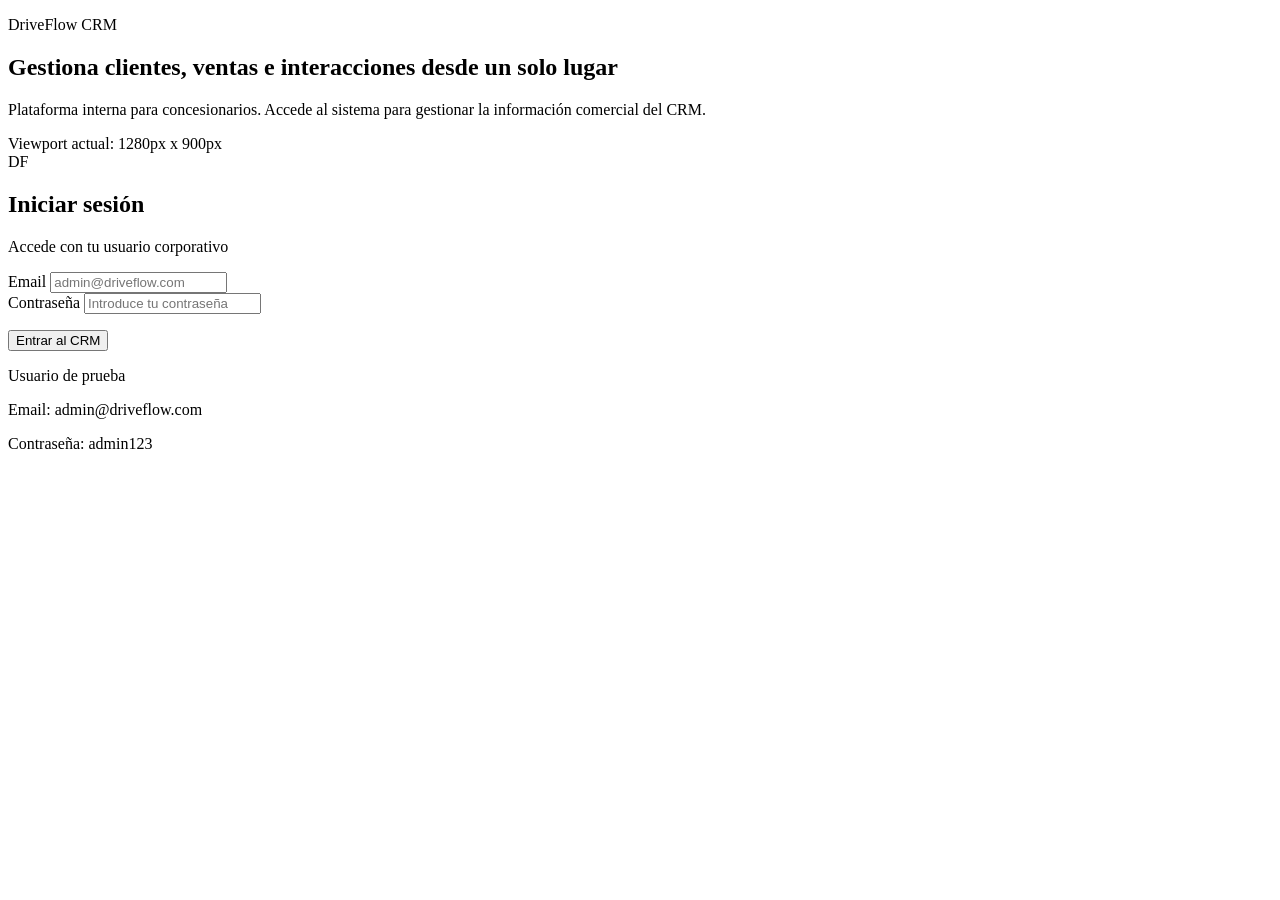
==== commit 1f79d19b: "Add customer interactions CRUD with calendar view" ====
--- a/Lenguaje de Marcas/index.html
+++ b/Lenguaje de Marcas/index.html
@@ -6,8 +6,8 @@
     <meta name="viewport" content="width=device-width, initial-scale=1.0">
     <title>DriveFlow CRM | Login</title>
 
-    <link rel="stylesheet" href="css/styles.css">
-    <link rel="stylesheet" href="css/medias.css">
+    <link rel="stylesheet" href="/css/styles.css">
+    <link rel="stylesheet" href="/css/medias.css">
 
 </head>
 
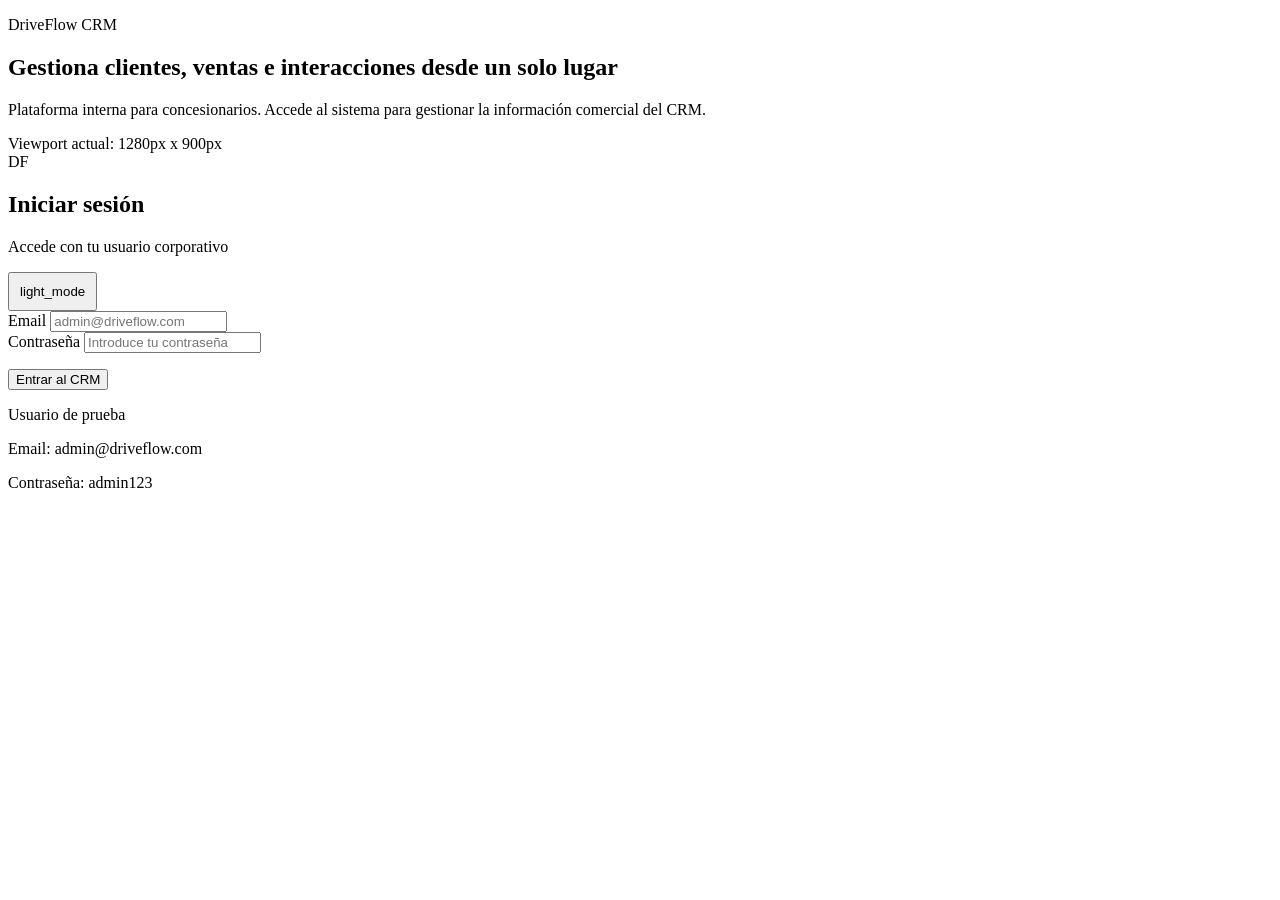
==== commit efe935ab: "Add light mode" ====
--- a/Lenguaje de Marcas/index.html
+++ b/Lenguaje de Marcas/index.html
@@ -41,10 +41,14 @@
                 <div class="log-login__brand">
                     <div class="log-login__logo">DF</div>
 
-                    <div>
+                    <div style="flex: 1;">
                         <h2 class="log-login__form-title">Iniciar sesión</h2>
                         <p class="log-login__form-subtitle">Accede con tu usuario corporativo</p>
                     </div>
+
+                    <button type="button" id="themeToggle" class="sidebar__link" style="width: auto; padding: 10px;">
+                        <span class="material-symbols-rounded" id="themeIcon">light_mode</span>
+                    </button>
                 </div>
 
                 <div class="log-login__group">
@@ -77,6 +81,7 @@
     </main>
 
     <script src="js/auth.js"></script>
+    <script type="module" src="js/methods.js"></script>
     <script src="js/login.js"></script>
 </body>
 
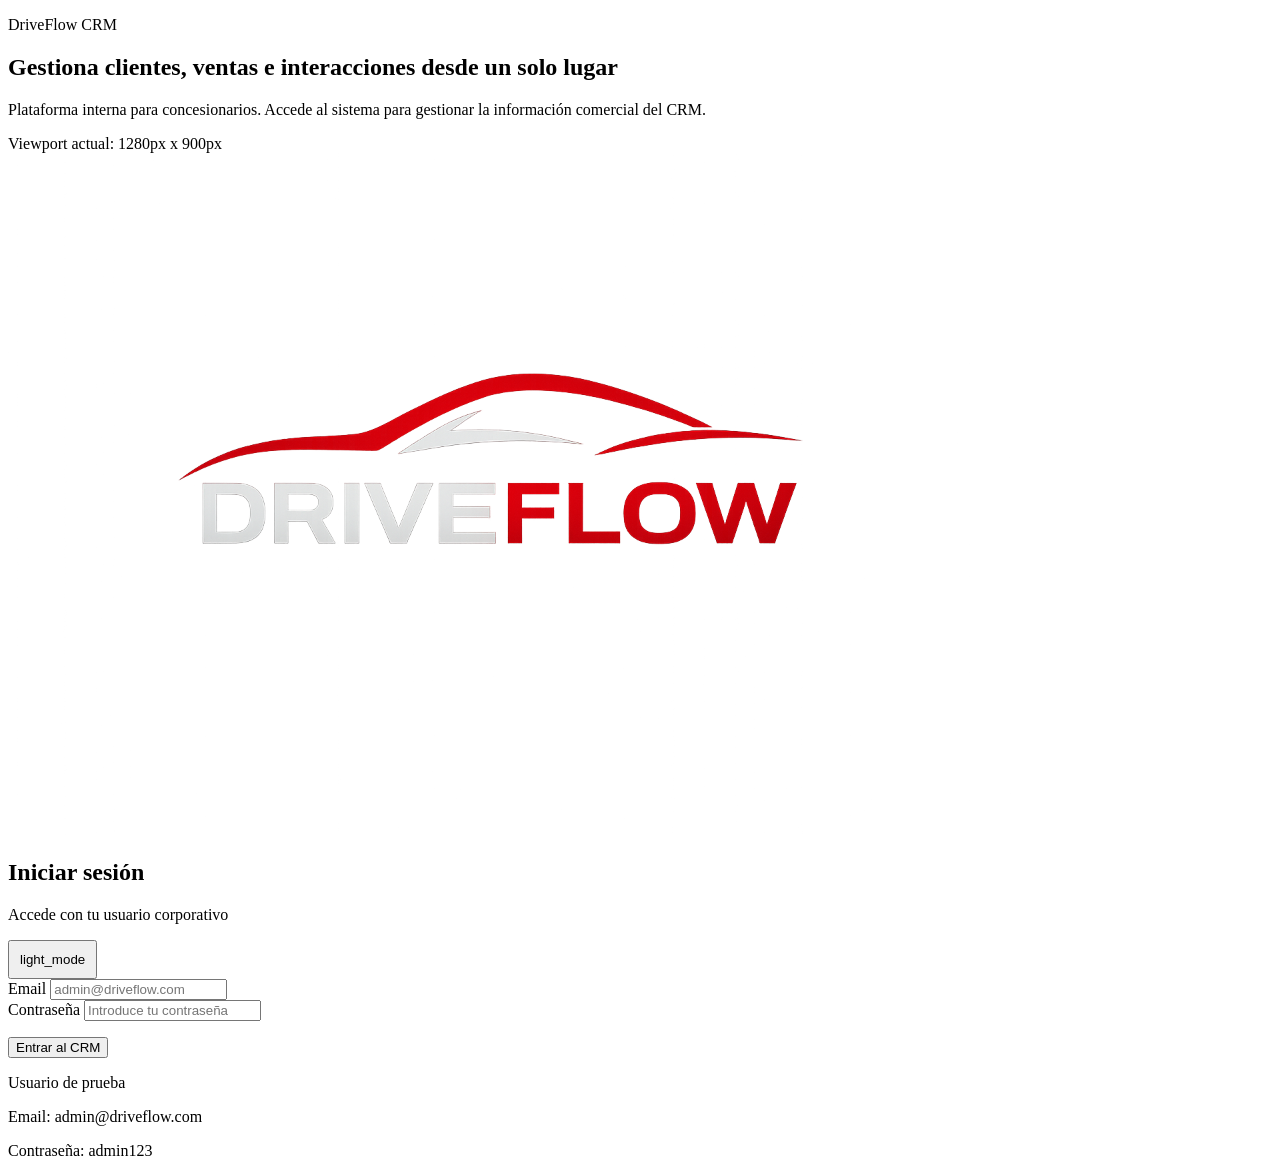
==== commit 036b2312: "Update logo" ====
--- a/Lenguaje de Marcas/index.html
+++ b/Lenguaje de Marcas/index.html
@@ -39,7 +39,7 @@
             <form class="log-login__form" id="loginForm">
 
                 <div class="log-login__brand">
-                    <div class="log-login__logo">DF</div>
+                    <div class="log-login__logo"><img src="img/logo.png" alt="DriveFlow Logo"></div>
 
                     <div style="flex: 1;">
                         <h2 class="log-login__form-title">Iniciar sesión</h2>
@@ -53,13 +53,13 @@
 
                 <div class="log-login__group">
                     <label class="log-login__label" for="email">Email</label>
-                    <input class="log-login__input" type="email" id="email" name="email"
+                    <input class="input" type="email" id="email" name="email"
                         placeholder="admin@driveflow.com" autocomplete="email">
                 </div>
 
                 <div class="log-login__group">
                     <label class="log-login__label" for="password">Contraseña</label>
-                    <input class="log-login__input" type="password" id="password" name="password"
+                    <input class="input" type="password" id="password" name="password"
                         placeholder="Introduce tu contraseña" autocomplete="current-password">
                 </div>
 
